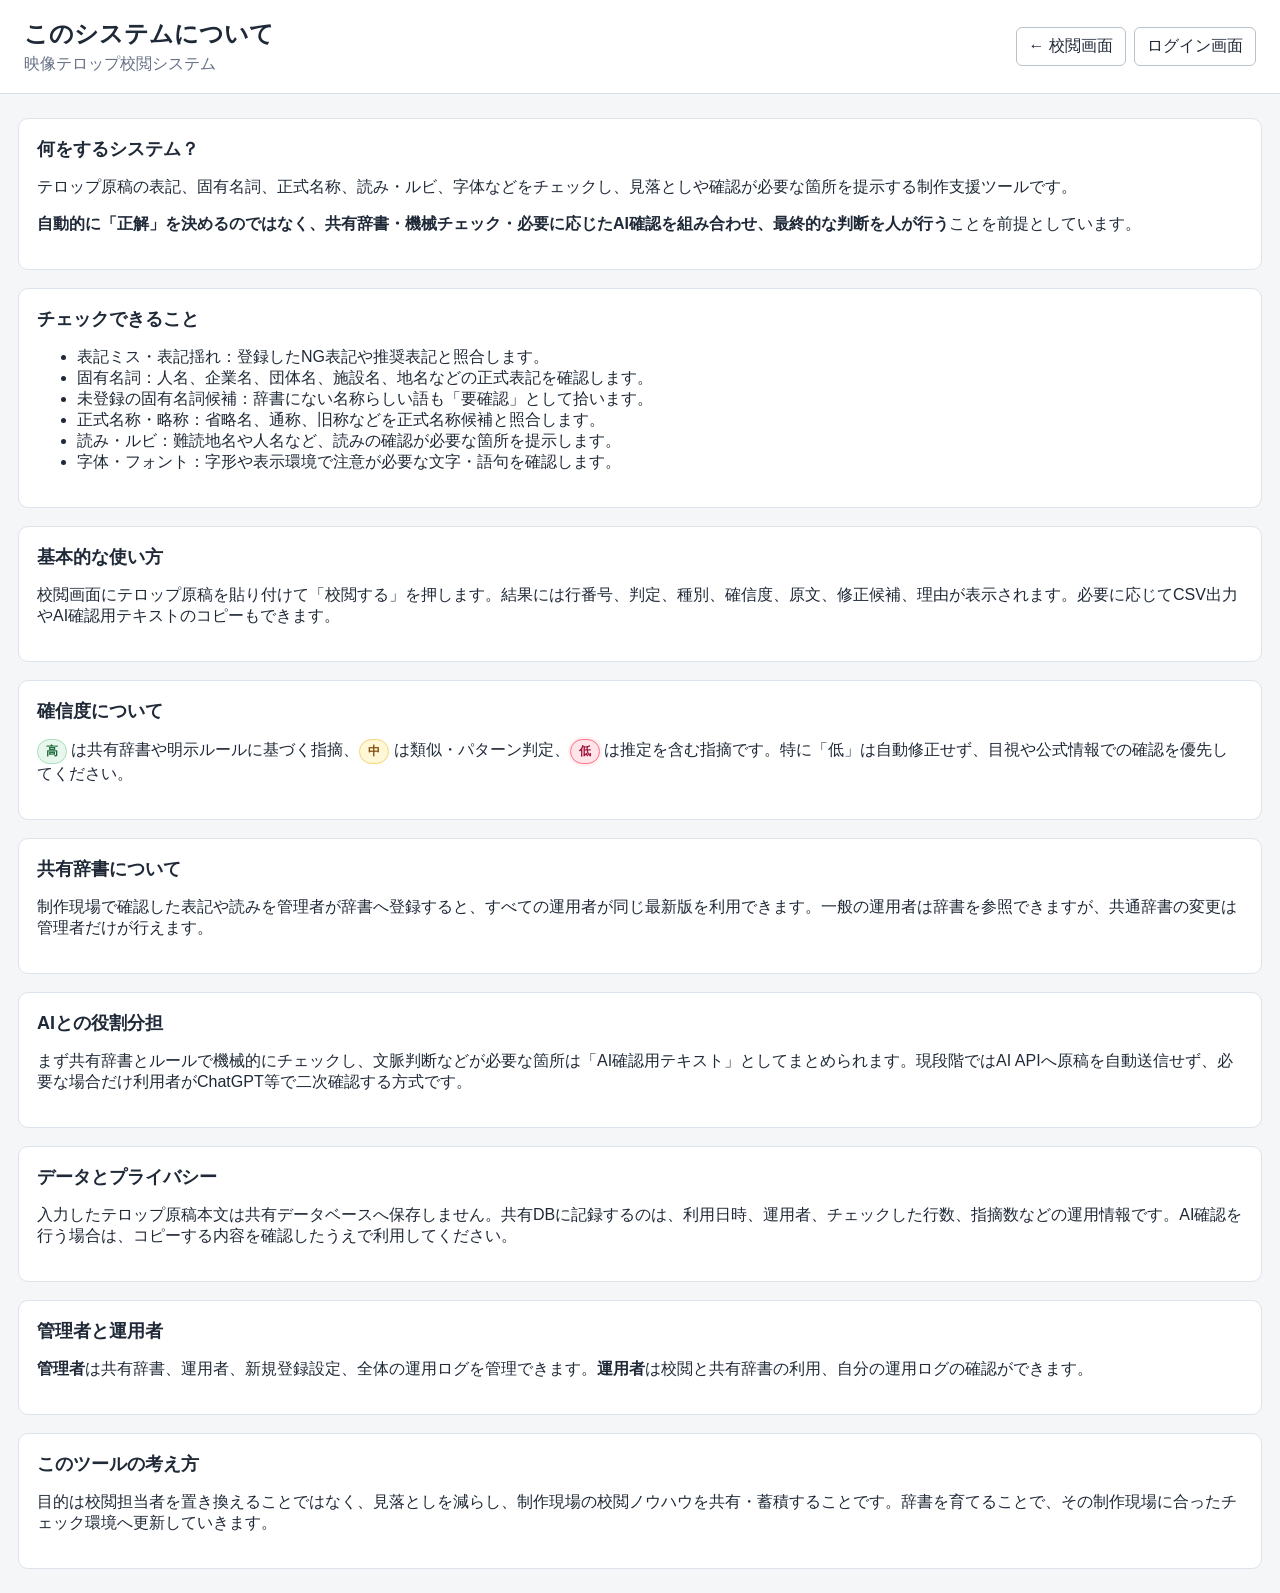
==== about.html @ a26ae4e0 "Add product overview page" ====
<!doctype html>
<html lang="ja">
<head>
  <meta charset="utf-8" />
  <meta name="viewport" content="width=device-width,initial-scale=1" />
  <title>このシステムについて | 映像テロップ校閲システム</title>
  <link rel="stylesheet" href="./src/style.css" />
</head>
<body>
  <header>
    <div>
      <h1>このシステムについて</h1>
      <p>映像テロップ校閲システム</p>
    </div>
    <div class="header-actions">
      <a class="settings-link" href="./index.html">← 校閲画面</a>
      <a class="settings-link" href="./auth.html">ログイン画面</a>
    </div>
  </header>
  <main>
    <section class="panel">
      <h2>何をするシステム？</h2>
      <p>テロップ原稿の表記、固有名詞、正式名称、読み・ルビ、字体などをチェックし、見落としや確認が必要な箇所を提示する制作支援ツールです。</p>
      <p><strong>自動的に「正解」を決めるのではなく、共有辞書・機械チェック・必要に応じたAI確認を組み合わせ、最終的な判断を人が行う</strong>ことを前提としています。</p>
    </section>
    <section class="panel">
      <h2>チェックできること</h2>
      <ul>
        <li>表記ミス・表記揺れ：登録したNG表記や推奨表記と照合します。</li>
        <li>固有名詞：人名、企業名、団体名、施設名、地名などの正式表記を確認します。</li>
        <li>未登録の固有名詞候補：辞書にない名称らしい語も「要確認」として拾います。</li>
        <li>正式名称・略称：省略名、通称、旧称などを正式名称候補と照合します。</li>
        <li>読み・ルビ：難読地名や人名など、読みの確認が必要な箇所を提示します。</li>
        <li>字体・フォント：字形や表示環境で注意が必要な文字・語句を確認します。</li>
      </ul>
    </section>
    <section class="panel">
      <h2>基本的な使い方</h2>
      <p>校閲画面にテロップ原稿を貼り付けて「校閲する」を押します。結果には行番号、判定、種別、確信度、原文、修正候補、理由が表示されます。必要に応じてCSV出力やAI確認用テキストのコピーもできます。</p>
    </section>
    <section class="panel">
      <h2>確信度について</h2>
      <p><b class="confidence-badge confidence-high">高</b> は共有辞書や明示ルールに基づく指摘、<b class="confidence-badge confidence-medium">中</b> は類似・パターン判定、<b class="confidence-badge confidence-low">低</b> は推定を含む指摘です。特に「低」は自動修正せず、目視や公式情報での確認を優先してください。</p>
    </section>
    <section class="panel">
      <h2>共有辞書について</h2>
      <p>制作現場で確認した表記や読みを管理者が辞書へ登録すると、すべての運用者が同じ最新版を利用できます。一般の運用者は辞書を参照できますが、共通辞書の変更は管理者だけが行えます。</p>
    </section>
    <section class="panel">
      <h2>AIとの役割分担</h2>
      <p>まず共有辞書とルールで機械的にチェックし、文脈判断などが必要な箇所は「AI確認用テキスト」としてまとめられます。現段階ではAI APIへ原稿を自動送信せず、必要な場合だけ利用者がChatGPT等で二次確認する方式です。</p>
    </section>
    <section class="panel">
      <h2>データとプライバシー</h2>
      <p>入力したテロップ原稿本文は共有データベースへ保存しません。共有DBに記録するのは、利用日時、運用者、チェックした行数、指摘数などの運用情報です。AI確認を行う場合は、コピーする内容を確認したうえで利用してください。</p>
    </section>
    <section class="panel">
      <h2>管理者と運用者</h2>
      <p><strong>管理者</strong>は共有辞書、運用者、新規登録設定、全体の運用ログを管理できます。<strong>運用者</strong>は校閲と共有辞書の利用、自分の運用ログの確認ができます。</p>
    </section>
    <section class="panel">
      <h2>このツールの考え方</h2>
      <p>目的は校閲担当者を置き換えることではなく、見落としを減らし、制作現場の校閲ノウハウを共有・蓄積することです。辞書を育てることで、その制作現場に合ったチェック環境へ更新していきます。</p>
    </section>
  </main>
</body>
</html>
---- src/style.css ----
:root{
  font-family:-apple-system,BlinkMacSystemFont,"Segoe UI","Hiragino Kaku Gothic ProN","Yu Gothic",sans-serif;
  color:#1f2937;background:#f4f6f8;
}
*{box-sizing:border-box}
body{margin:0}
header{
  background:#fff;border-bottom:1px solid #d8dee6;padding:18px 24px;
  display:flex;gap:24px;justify-content:space-between;align-items:center
}
h1{font-size:24px;margin:0 0 4px}
header p{margin:0;color:#667085}
main{max-width:1280px;margin:24px auto;padding:0 18px}
.panel{background:#fff;border:1px solid #dde3ea;border-radius:10px;padding:18px;margin-bottom:18px}
h2{font-size:18px;margin:0 0 14px}
textarea,input,select{width:100%;border:1px solid #cbd5e1;border-radius:6px;padding:9px;font:inherit;background:#fff}
textarea{resize:vertical}
button,.settings-link{
  border:1px solid #b8c2cc;background:#fff;border-radius:6px;padding:8px 12px;
  cursor:pointer;font:inherit;color:#1f2937
}
button.primary{background:#1d4ed8;color:white;border-color:#1d4ed8}
button:disabled{opacity:.55;cursor:not-allowed}
.settings-link{display:inline-flex;text-decoration:none;align-items:center;justify-content:center;white-space:nowrap}
.actions{display:flex;gap:8px;margin-top:12px;flex-wrap:wrap}
.header-actions{display:flex;gap:8px;align-items:center;flex-wrap:wrap;justify-content:flex-end}
.user-badge{font-size:13px;background:#eef2ff;border:1px solid #c7d2fe;padding:7px 10px;border-radius:999px}
.grid2{display:grid;grid-template-columns:1fr 1fr;gap:24px}
.inline-form{display:grid;grid-template-columns:1fr 1fr auto;gap:8px;margin-bottom:12px}
.inline-form.four-cols{grid-template-columns:1fr 1fr 1.2fr auto}
table{width:100%;border-collapse:collapse;font-size:14px}
th,td{border-bottom:1px solid #e5e7eb;text-align:left;padding:8px;vertical-align:top}
th{background:#f8fafc}
.table-wrap{overflow:auto}
.badge{display:inline-block;border-radius:999px;padding:2px 8px;font-size:12px;font-weight:600}
.badge.ng{background:#fee2e2;color:#991b1b}
.badge.warn{background:#fef3c7;color:#92400e}
.summary{padding:10px;background:#f8fafc;border-radius:6px;margin-bottom:12px}
.hint{color:#667085;font-size:13px}
.small-delete{padding:3px 7px;font-size:12px}
.hidden{display:none!important}
.system-message{padding:10px 12px;margin-bottom:16px;border-radius:7px;background:#eef2ff;border:1px solid #c7d2fe}
.system-message.error{background:#fff1f2;border-color:#fecdd3;color:#9f1239}
.system-message.success{background:#f0fdf4;border-color:#bbf7d0;color:#166534}
.section-title-row{display:flex;justify-content:space-between;gap:12px;align-items:start}
.section-title-row h2{margin-bottom:4px}
.self-mark{font-size:11px;background:#e5e7eb;border-radius:999px;padding:2px 6px}
.confidence-legend{
  display:flex;gap:14px;flex-wrap:wrap;align-items:center;padding:9px 10px;margin:0 0 10px;
  border:1px solid #e5e7eb;border-radius:6px;background:#fff;font-size:12px;color:#475569
}
.confidence-badge{
  display:inline-block;white-space:nowrap;border-radius:999px;padding:3px 8px;
  font-size:12px;font-weight:700;border:1px solid transparent
}
.confidence-badge.confidence-high{background:#e8f7ee;color:#166534;border-color:#a7dfba}
.confidence-badge.confidence-medium{background:#fff7d6;color:#854d0e;border-color:#f2d675}
.confidence-badge.confidence-low{
  background:#ffe4ea;color:#9f1239;border-color:#fb7185;box-shadow:0 0 0 2px rgba(244,63,94,.08)
}
tr.confidence-low td{background:#fff5f7}
tr.confidence-low td:first-child{border-left:4px solid #e11d48}
tr.confidence-medium td{background:#fffdf3}
.summary-count{display:inline-block;margin-left:8px;border-radius:999px;padding:2px 7px;font-size:12px;font-weight:700}
.summary-count.high{background:#e8f7ee;color:#166534}
.summary-count.medium{background:#fff7d6;color:#854d0e}
.summary-count.low{background:#ffe4ea;color:#9f1239}
.low-note{display:block;margin-top:6px;color:#9f1239;font-weight:600}

/* auth */
.auth-page{min-height:100vh;display:grid;place-items:center;padding:20px}
.auth-shell{width:100%;max-width:460px;margin:0;padding:0}
.auth-card h1{font-size:23px}
.auth-card form{display:grid;gap:12px;margin-top:16px}
.auth-card label{display:grid;gap:5px;font-size:13px}
.full{width:100%}
.auth-tabs{display:grid;grid-template-columns:1fr 1fr;gap:6px;margin-top:18px}
.auth-tabs .tab.active{background:#1f2937;color:#fff;border-color:#1f2937}

@media(max-width:800px){
  header{display:block}
  .header-actions{margin-top:12px;justify-content:flex-start}
  .grid2{grid-template-columns:1fr}
  .inline-form,.inline-form.four-cols{grid-template-columns:1fr}
  .section-title-row{display:block}
  .section-title-row button{margin-top:8px}
}

.toggle-row{
  display:flex;
  align-items:center;
  gap:8px;
  font-size:14px;
  white-space:nowrap;
}
.toggle-row input{
  width:auto;
  transform:scale(1.15);
}
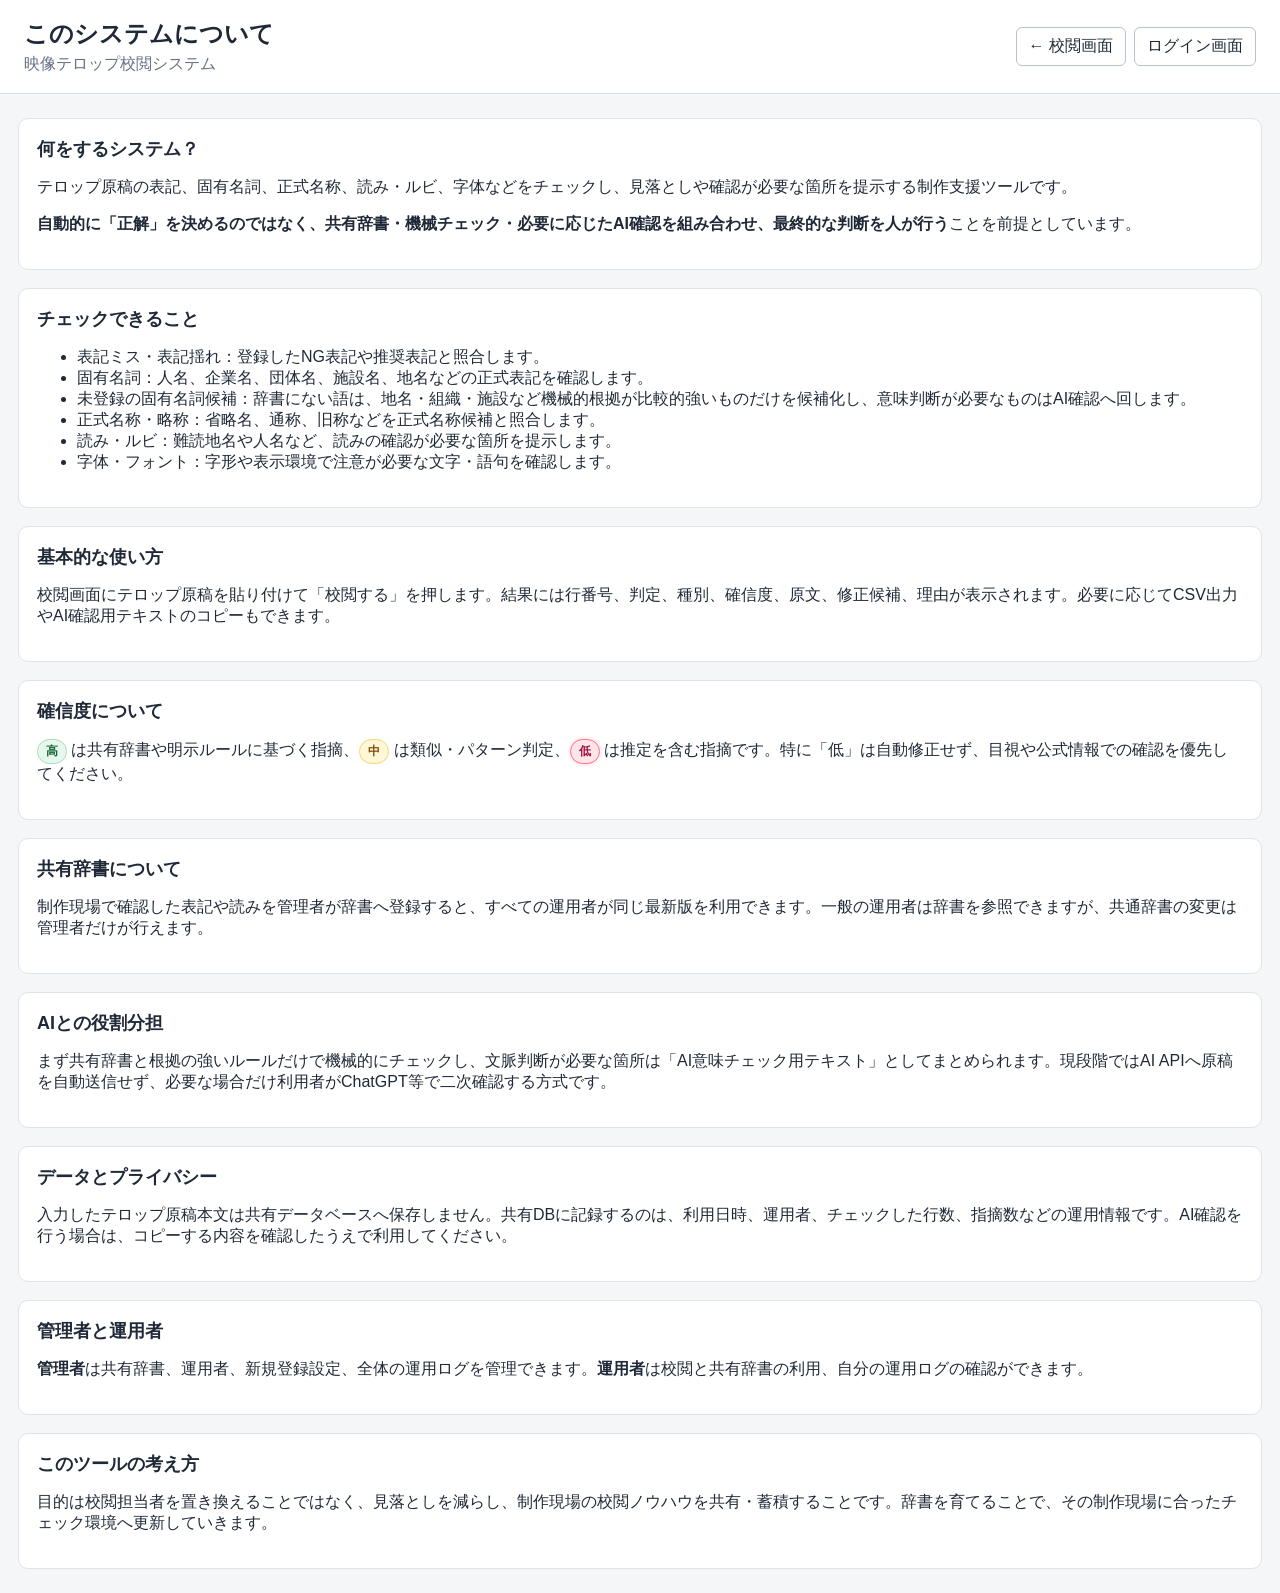
==== commit d4b2a431: "Refresh about.html and bust asset cache" ====
--- a/about.html
+++ b/about.html
@@ -4,7 +4,7 @@
   <meta charset="utf-8" />
   <meta name="viewport" content="width=device-width,initial-scale=1" />
   <title>このシステムについて | 映像テロップ校閲システム</title>
-  <link rel="stylesheet" href="./src/style.css" />
+  <link rel="stylesheet" href="./src/style.css?v=20260918-1153" />
 </head>
 <body>
   <header>
@@ -28,7 +28,7 @@
       <ul>
         <li>表記ミス・表記揺れ：登録したNG表記や推奨表記と照合します。</li>
         <li>固有名詞：人名、企業名、団体名、施設名、地名などの正式表記を確認します。</li>
-        <li>未登録の固有名詞候補：辞書にない名称らしい語も「要確認」として拾います。</li>
+        <li>未登録の固有名詞候補：辞書にない語は、地名・組織・施設など機械的根拠が比較的強いものだけを候補化し、意味判断が必要なものはAI確認へ回します。</li>
         <li>正式名称・略称：省略名、通称、旧称などを正式名称候補と照合します。</li>
         <li>読み・ルビ：難読地名や人名など、読みの確認が必要な箇所を提示します。</li>
         <li>字体・フォント：字形や表示環境で注意が必要な文字・語句を確認します。</li>
@@ -48,7 +48,7 @@
     </section>
     <section class="panel">
       <h2>AIとの役割分担</h2>
-      <p>まず共有辞書とルールで機械的にチェックし、文脈判断などが必要な箇所は「AI確認用テキスト」としてまとめられます。現段階ではAI APIへ原稿を自動送信せず、必要な場合だけ利用者がChatGPT等で二次確認する方式です。</p>
+      <p>まず共有辞書と根拠の強いルールだけで機械的にチェックし、文脈判断が必要な箇所は「AI意味チェック用テキスト」としてまとめられます。現段階ではAI APIへ原稿を自動送信せず、必要な場合だけ利用者がChatGPT等で二次確認する方式です。</p>
     </section>
     <section class="panel">
       <h2>データとプライバシー</h2>
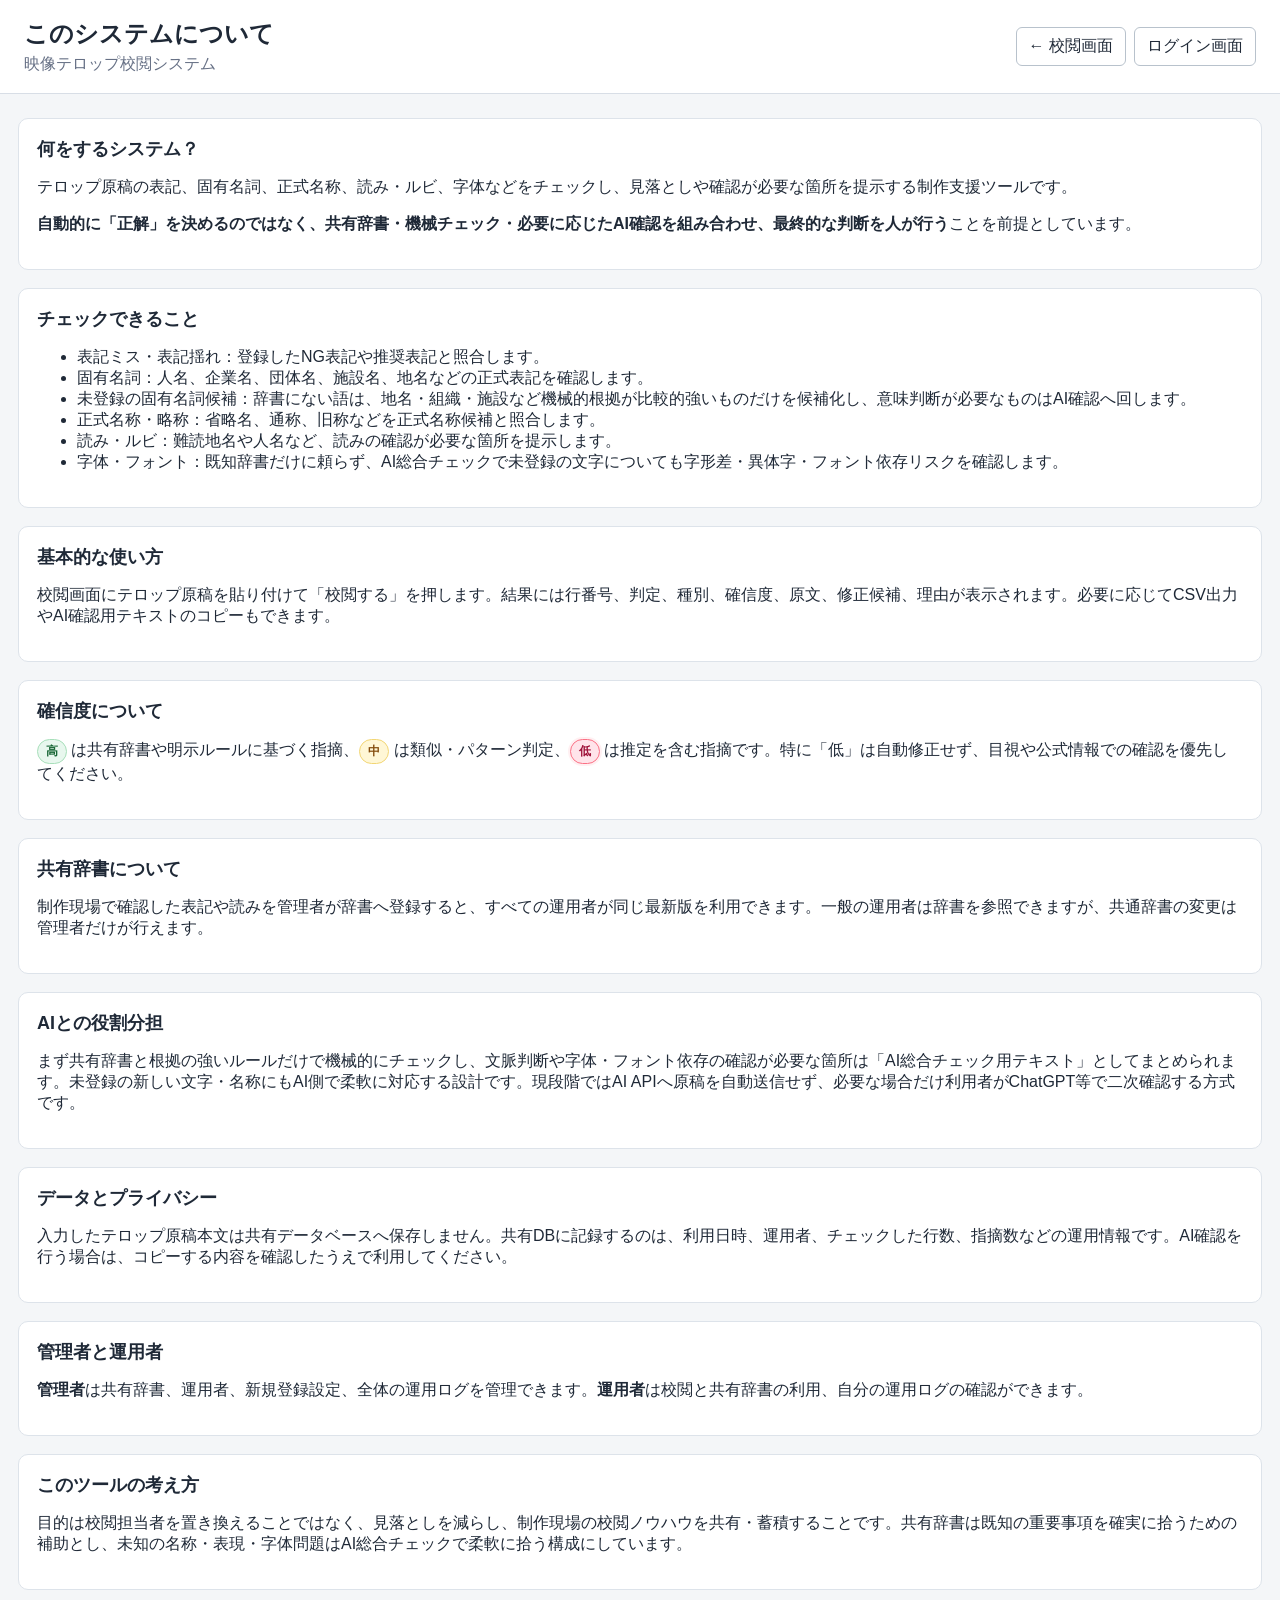
==== commit 60650f36: "Document dynamic font and glyph review" ====
--- a/about.html
+++ b/about.html
@@ -4,7 +4,7 @@
   <meta charset="utf-8" />
   <meta name="viewport" content="width=device-width,initial-scale=1" />
   <title>このシステムについて | 映像テロップ校閲システム</title>
-  <link rel="stylesheet" href="./src/style.css?v=20260918-1153" />
+  <link rel="stylesheet" href="./src/style.css?v=20260918-1237" />
 </head>
 <body>
   <header>
@@ -31,7 +31,7 @@
         <li>未登録の固有名詞候補：辞書にない語は、地名・組織・施設など機械的根拠が比較的強いものだけを候補化し、意味判断が必要なものはAI確認へ回します。</li>
         <li>正式名称・略称：省略名、通称、旧称などを正式名称候補と照合します。</li>
         <li>読み・ルビ：難読地名や人名など、読みの確認が必要な箇所を提示します。</li>
-        <li>字体・フォント：字形や表示環境で注意が必要な文字・語句を確認します。</li>
+        <li>字体・フォント：既知辞書だけに頼らず、AI総合チェックで未登録の文字についても字形差・異体字・フォント依存リスクを確認します。</li>
       </ul>
     </section>
     <section class="panel">
@@ -48,7 +48,7 @@
     </section>
     <section class="panel">
       <h2>AIとの役割分担</h2>
-      <p>まず共有辞書と根拠の強いルールだけで機械的にチェックし、文脈判断が必要な箇所は「AI意味チェック用テキスト」としてまとめられます。現段階ではAI APIへ原稿を自動送信せず、必要な場合だけ利用者がChatGPT等で二次確認する方式です。</p>
+      <p>まず共有辞書と根拠の強いルールだけで機械的にチェックし、文脈判断や字体・フォント依存の確認が必要な箇所は「AI総合チェック用テキスト」としてまとめられます。未登録の新しい文字・名称にもAI側で柔軟に対応する設計です。現段階ではAI APIへ原稿を自動送信せず、必要な場合だけ利用者がChatGPT等で二次確認する方式です。</p>
     </section>
     <section class="panel">
       <h2>データとプライバシー</h2>
@@ -60,7 +60,7 @@
     </section>
     <section class="panel">
       <h2>このツールの考え方</h2>
-      <p>目的は校閲担当者を置き換えることではなく、見落としを減らし、制作現場の校閲ノウハウを共有・蓄積することです。辞書を育てることで、その制作現場に合ったチェック環境へ更新していきます。</p>
+      <p>目的は校閲担当者を置き換えることではなく、見落としを減らし、制作現場の校閲ノウハウを共有・蓄積することです。共有辞書は既知の重要事項を確実に拾うための補助とし、未知の名称・表現・字体問題はAI総合チェックで柔軟に拾う構成にしています。</p>
     </section>
   </main>
 </body>
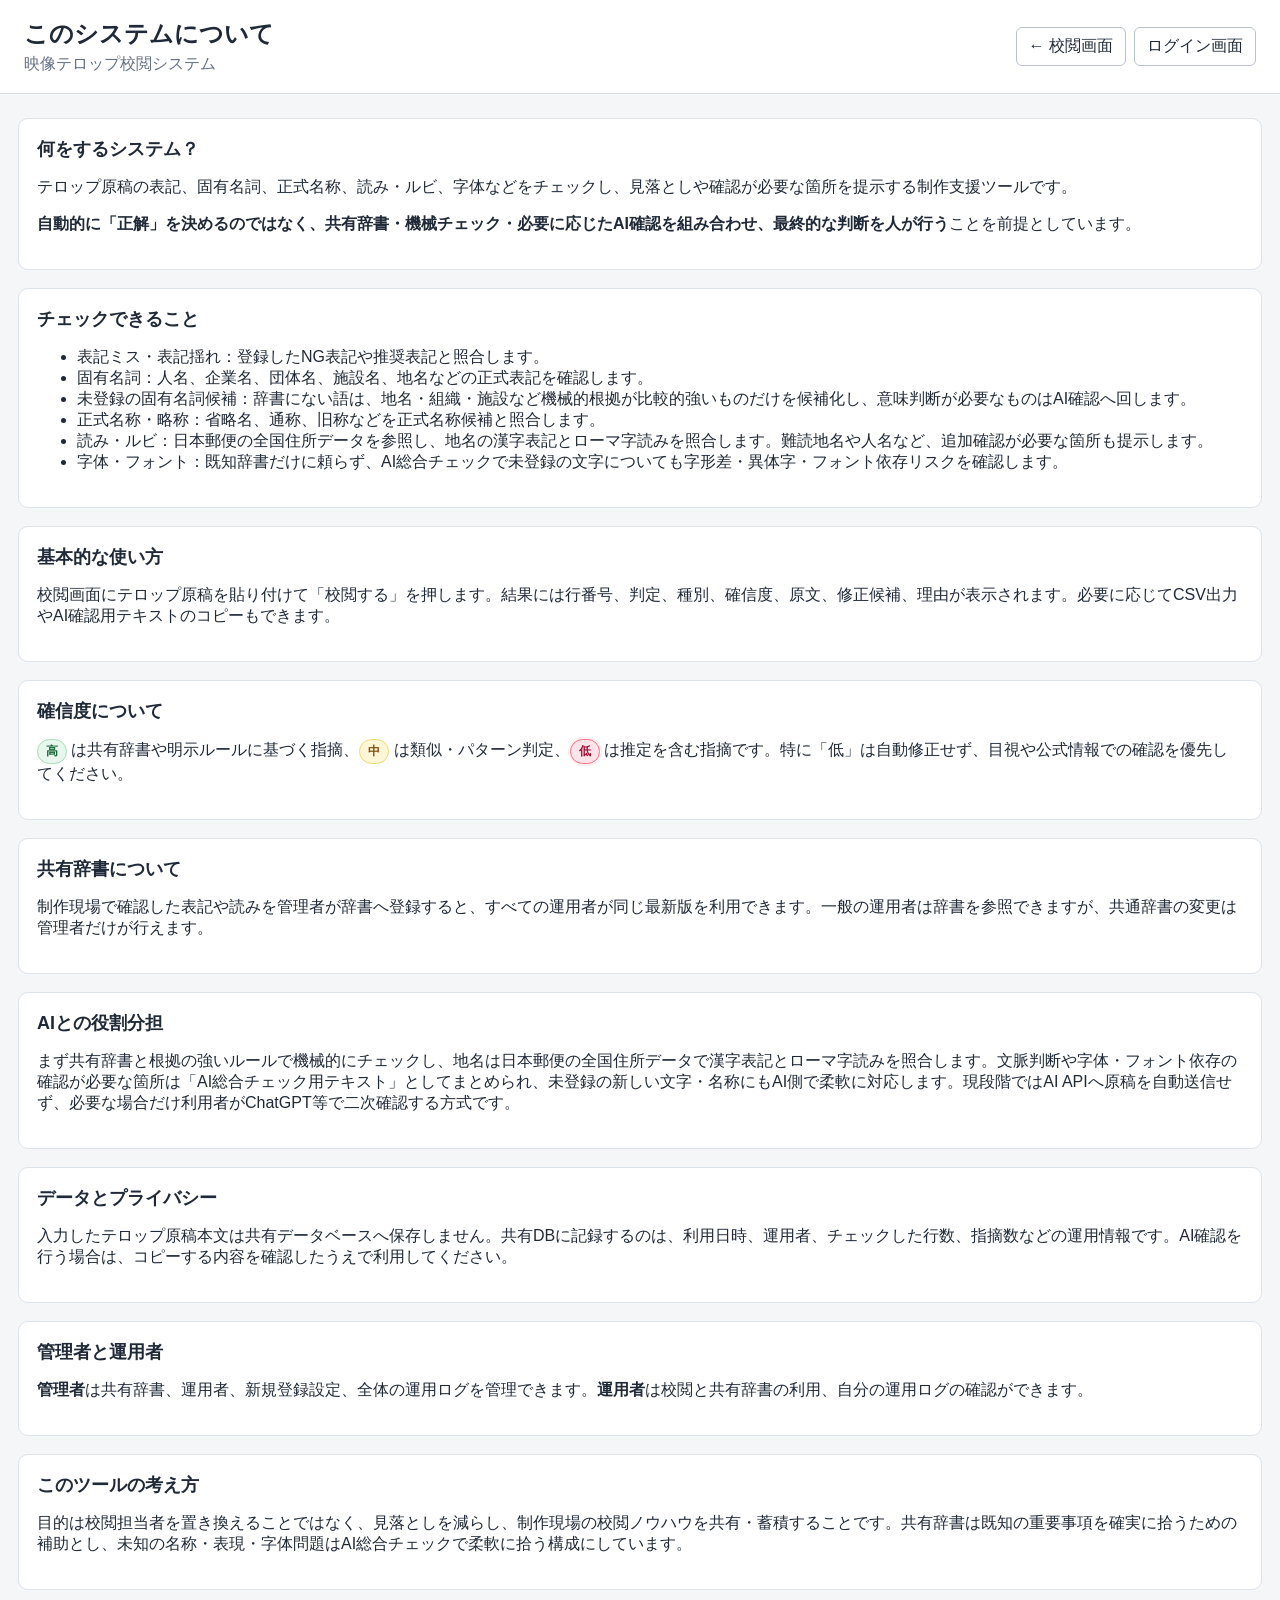
==== commit b69547b2: "Document Japan Post place reading integration" ====
--- a/about.html
+++ b/about.html
@@ -4,7 +4,7 @@
   <meta charset="utf-8" />
   <meta name="viewport" content="width=device-width,initial-scale=1" />
   <title>このシステムについて | 映像テロップ校閲システム</title>
-  <link rel="stylesheet" href="./src/style.css?v=20260918-1237" />
+  <link rel="stylesheet" href="./src/style.css?v=20260918-1457" />
 </head>
 <body>
   <header>
@@ -30,7 +30,7 @@
         <li>固有名詞：人名、企業名、団体名、施設名、地名などの正式表記を確認します。</li>
         <li>未登録の固有名詞候補：辞書にない語は、地名・組織・施設など機械的根拠が比較的強いものだけを候補化し、意味判断が必要なものはAI確認へ回します。</li>
         <li>正式名称・略称：省略名、通称、旧称などを正式名称候補と照合します。</li>
-        <li>読み・ルビ：難読地名や人名など、読みの確認が必要な箇所を提示します。</li>
+        <li>読み・ルビ：日本郵便の全国住所データを参照し、地名の漢字表記とローマ字読みを照合します。難読地名や人名など、追加確認が必要な箇所も提示します。</li>
         <li>字体・フォント：既知辞書だけに頼らず、AI総合チェックで未登録の文字についても字形差・異体字・フォント依存リスクを確認します。</li>
       </ul>
     </section>
@@ -48,7 +48,7 @@
     </section>
     <section class="panel">
       <h2>AIとの役割分担</h2>
-      <p>まず共有辞書と根拠の強いルールだけで機械的にチェックし、文脈判断や字体・フォント依存の確認が必要な箇所は「AI総合チェック用テキスト」としてまとめられます。未登録の新しい文字・名称にもAI側で柔軟に対応する設計です。現段階ではAI APIへ原稿を自動送信せず、必要な場合だけ利用者がChatGPT等で二次確認する方式です。</p>
+      <p>まず共有辞書と根拠の強いルールで機械的にチェックし、地名は日本郵便の全国住所データで漢字表記とローマ字読みを照合します。文脈判断や字体・フォント依存の確認が必要な箇所は「AI総合チェック用テキスト」としてまとめられ、未登録の新しい文字・名称にもAI側で柔軟に対応します。現段階ではAI APIへ原稿を自動送信せず、必要な場合だけ利用者がChatGPT等で二次確認する方式です。</p>
     </section>
     <section class="panel">
       <h2>データとプライバシー</h2>
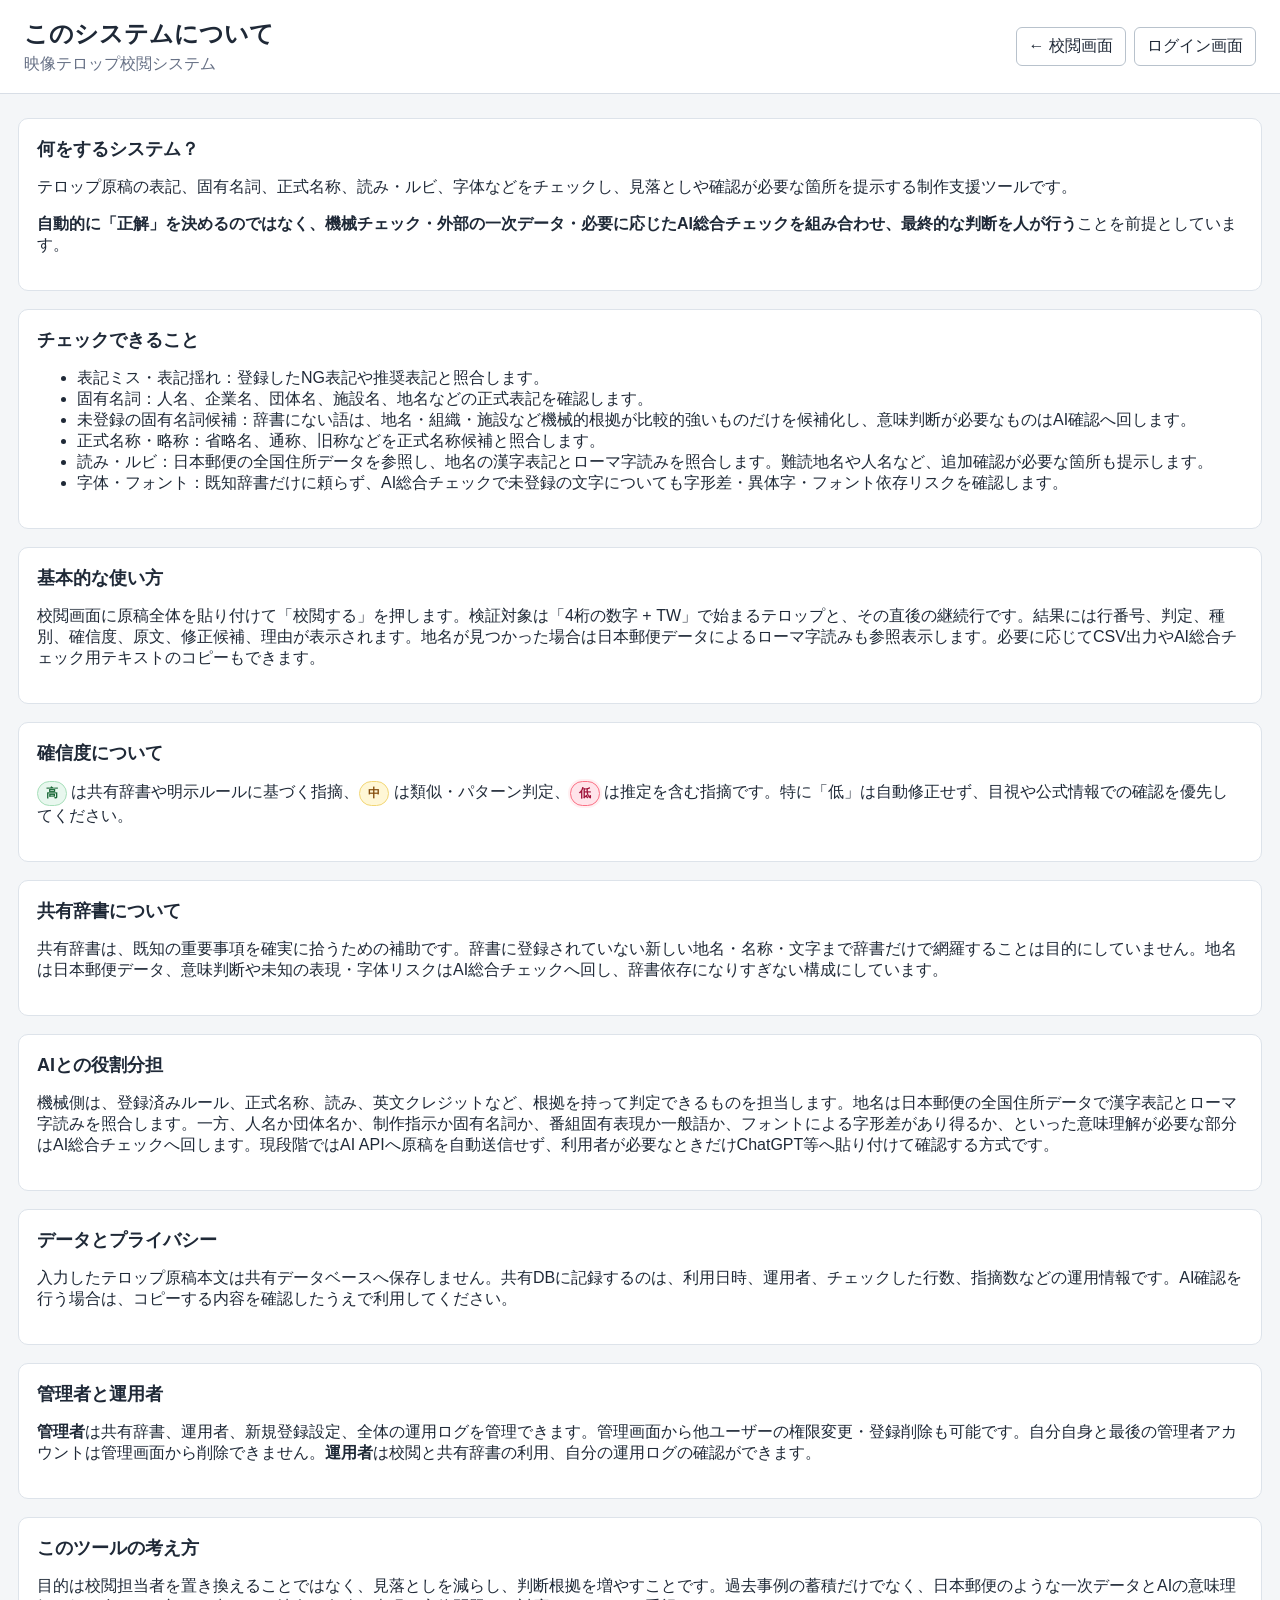
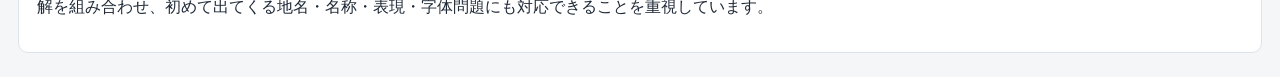
==== commit e9dcb28c: "Refresh system overview for current architecture" ====
--- a/about.html
+++ b/about.html
@@ -4,7 +4,7 @@
   <meta charset="utf-8" />
   <meta name="viewport" content="width=device-width,initial-scale=1" />
   <title>このシステムについて | 映像テロップ校閲システム</title>
-  <link rel="stylesheet" href="./src/style.css?v=20260918-1457" />
+  <link rel="stylesheet" href="./src/style.css?v=20260918-1517" />
 </head>
 <body>
   <header>
@@ -21,7 +21,7 @@
     <section class="panel">
       <h2>何をするシステム？</h2>
       <p>テロップ原稿の表記、固有名詞、正式名称、読み・ルビ、字体などをチェックし、見落としや確認が必要な箇所を提示する制作支援ツールです。</p>
-      <p><strong>自動的に「正解」を決めるのではなく、共有辞書・機械チェック・必要に応じたAI確認を組み合わせ、最終的な判断を人が行う</strong>ことを前提としています。</p>
+      <p><strong>自動的に「正解」を決めるのではなく、機械チェック・外部の一次データ・必要に応じたAI総合チェックを組み合わせ、最終的な判断を人が行う</strong>ことを前提としています。</p>
     </section>
     <section class="panel">
       <h2>チェックできること</h2>
@@ -36,7 +36,7 @@
     </section>
     <section class="panel">
       <h2>基本的な使い方</h2>
-      <p>校閲画面にテロップ原稿を貼り付けて「校閲する」を押します。結果には行番号、判定、種別、確信度、原文、修正候補、理由が表示されます。必要に応じてCSV出力やAI確認用テキストのコピーもできます。</p>
+      <p>校閲画面に原稿全体を貼り付けて「校閲する」を押します。検証対象は「4桁の数字 + TW」で始まるテロップと、その直後の継続行です。結果には行番号、判定、種別、確信度、原文、修正候補、理由が表示されます。地名が見つかった場合は日本郵便データによるローマ字読みも参照表示します。必要に応じてCSV出力やAI総合チェック用テキストのコピーもできます。</p>
     </section>
     <section class="panel">
       <h2>確信度について</h2>
@@ -44,11 +44,11 @@
     </section>
     <section class="panel">
       <h2>共有辞書について</h2>
-      <p>制作現場で確認した表記や読みを管理者が辞書へ登録すると、すべての運用者が同じ最新版を利用できます。一般の運用者は辞書を参照できますが、共通辞書の変更は管理者だけが行えます。</p>
+      <p>共有辞書は、既知の重要事項を確実に拾うための補助です。辞書に登録されていない新しい地名・名称・文字まで辞書だけで網羅することは目的にしていません。地名は日本郵便データ、意味判断や未知の表現・字体リスクはAI総合チェックへ回し、辞書依存になりすぎない構成にしています。</p>
     </section>
     <section class="panel">
       <h2>AIとの役割分担</h2>
-      <p>まず共有辞書と根拠の強いルールで機械的にチェックし、地名は日本郵便の全国住所データで漢字表記とローマ字読みを照合します。文脈判断や字体・フォント依存の確認が必要な箇所は「AI総合チェック用テキスト」としてまとめられ、未登録の新しい文字・名称にもAI側で柔軟に対応します。現段階ではAI APIへ原稿を自動送信せず、必要な場合だけ利用者がChatGPT等で二次確認する方式です。</p>
+      <p>機械側は、登録済みルール、正式名称、読み、英文クレジットなど、根拠を持って判定できるものを担当します。地名は日本郵便の全国住所データで漢字表記とローマ字読みを照合します。一方、人名か団体名か、制作指示か固有名詞か、番組固有表現か一般語か、フォントによる字形差があり得るか、といった意味理解が必要な部分はAI総合チェックへ回します。現段階ではAI APIへ原稿を自動送信せず、利用者が必要なときだけChatGPT等へ貼り付けて確認する方式です。</p>
     </section>
     <section class="panel">
       <h2>データとプライバシー</h2>
@@ -56,11 +56,11 @@
     </section>
     <section class="panel">
       <h2>管理者と運用者</h2>
-      <p><strong>管理者</strong>は共有辞書、運用者、新規登録設定、全体の運用ログを管理できます。<strong>運用者</strong>は校閲と共有辞書の利用、自分の運用ログの確認ができます。</p>
+      <p><strong>管理者</strong>は共有辞書、運用者、新規登録設定、全体の運用ログを管理できます。管理画面から他ユーザーの権限変更・登録削除も可能です。自分自身と最後の管理者アカウントは管理画面から削除できません。<strong>運用者</strong>は校閲と共有辞書の利用、自分の運用ログの確認ができます。</p>
     </section>
     <section class="panel">
       <h2>このツールの考え方</h2>
-      <p>目的は校閲担当者を置き換えることではなく、見落としを減らし、制作現場の校閲ノウハウを共有・蓄積することです。共有辞書は既知の重要事項を確実に拾うための補助とし、未知の名称・表現・字体問題はAI総合チェックで柔軟に拾う構成にしています。</p>
+      <p>目的は校閲担当者を置き換えることではなく、見落としを減らし、判断根拠を増やすことです。過去事例の蓄積だけでなく、日本郵便のような一次データとAIの意味理解を組み合わせ、初めて出てくる地名・名称・表現・字体問題にも対応できることを重視しています。</p>
     </section>
   </main>
 </body>
--- a/src/style.css
+++ b/src/style.css
@@ -35,6 +35,7 @@
 .badge{display:inline-block;border-radius:999px;padding:2px 8px;font-size:12px;font-weight:600}
 .badge.ng{background:#fee2e2;color:#991b1b}
 .badge.warn{background:#fef3c7;color:#92400e}
+.badge.info{background:#e0f2fe;color:#075985}
 .summary{padding:10px;background:#f8fafc;border-radius:6px;margin-bottom:12px}
 .hint{color:#667085;font-size:13px}
 .small-delete{padding:3px 7px;font-size:12px}
@@ -65,6 +66,7 @@
 .summary-count.high{background:#e8f7ee;color:#166534}
 .summary-count.medium{background:#fff7d6;color:#854d0e}
 .summary-count.low{background:#ffe4ea;color:#9f1239}
+.summary-count.reference{background:#e0f2fe;color:#075985}
 .low-note{display:block;margin-top:6px;color:#9f1239;font-weight:600}
 
 /* auth */
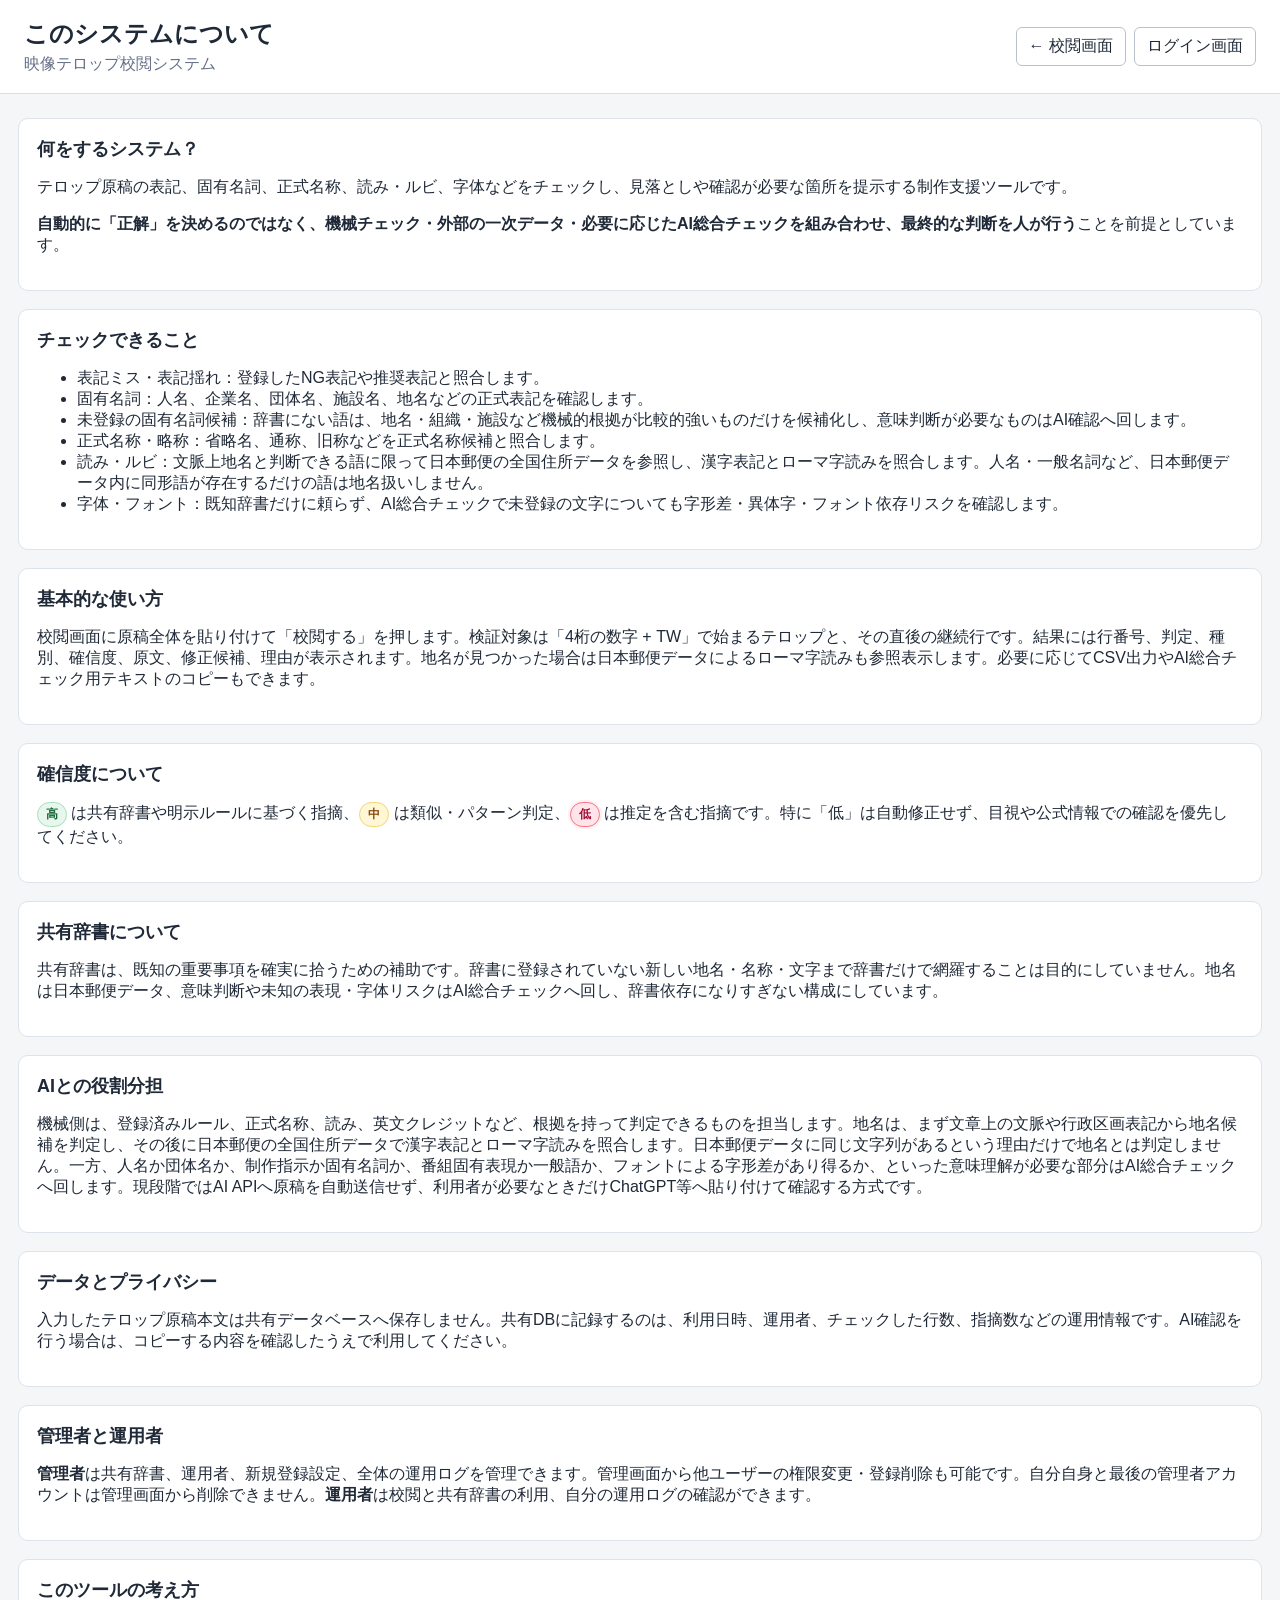
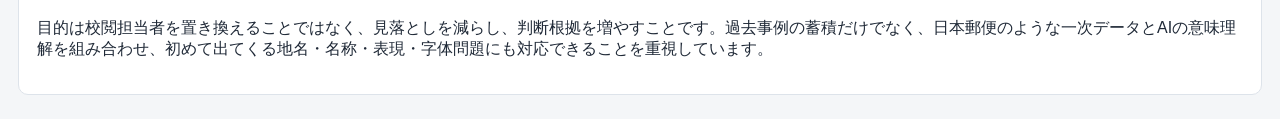
==== commit 1652a267: "Document conservative place-name matching" ====
--- a/about.html
+++ b/about.html
@@ -4,7 +4,7 @@
   <meta charset="utf-8" />
   <meta name="viewport" content="width=device-width,initial-scale=1" />
   <title>このシステムについて | 映像テロップ校閲システム</title>
-  <link rel="stylesheet" href="./src/style.css?v=20260918-1517" />
+  <link rel="stylesheet" href="./src/style.css?v=20260923-1053" />
 </head>
 <body>
   <header>
@@ -30,7 +30,7 @@
         <li>固有名詞：人名、企業名、団体名、施設名、地名などの正式表記を確認します。</li>
         <li>未登録の固有名詞候補：辞書にない語は、地名・組織・施設など機械的根拠が比較的強いものだけを候補化し、意味判断が必要なものはAI確認へ回します。</li>
         <li>正式名称・略称：省略名、通称、旧称などを正式名称候補と照合します。</li>
-        <li>読み・ルビ：日本郵便の全国住所データを参照し、地名の漢字表記とローマ字読みを照合します。難読地名や人名など、追加確認が必要な箇所も提示します。</li>
+        <li>読み・ルビ：文脈上地名と判断できる語に限って日本郵便の全国住所データを参照し、漢字表記とローマ字読みを照合します。人名・一般名詞など、日本郵便データ内に同形語が存在するだけの語は地名扱いしません。</li>
         <li>字体・フォント：既知辞書だけに頼らず、AI総合チェックで未登録の文字についても字形差・異体字・フォント依存リスクを確認します。</li>
       </ul>
     </section>
@@ -48,7 +48,7 @@
     </section>
     <section class="panel">
       <h2>AIとの役割分担</h2>
-      <p>機械側は、登録済みルール、正式名称、読み、英文クレジットなど、根拠を持って判定できるものを担当します。地名は日本郵便の全国住所データで漢字表記とローマ字読みを照合します。一方、人名か団体名か、制作指示か固有名詞か、番組固有表現か一般語か、フォントによる字形差があり得るか、といった意味理解が必要な部分はAI総合チェックへ回します。現段階ではAI APIへ原稿を自動送信せず、利用者が必要なときだけChatGPT等へ貼り付けて確認する方式です。</p>
+      <p>機械側は、登録済みルール、正式名称、読み、英文クレジットなど、根拠を持って判定できるものを担当します。地名は、まず文章上の文脈や行政区画表記から地名候補を判定し、その後に日本郵便の全国住所データで漢字表記とローマ字読みを照合します。日本郵便データに同じ文字列があるという理由だけで地名とは判定しません。一方、人名か団体名か、制作指示か固有名詞か、番組固有表現か一般語か、フォントによる字形差があり得るか、といった意味理解が必要な部分はAI総合チェックへ回します。現段階ではAI APIへ原稿を自動送信せず、利用者が必要なときだけChatGPT等へ貼り付けて確認する方式です。</p>
     </section>
     <section class="panel">
       <h2>データとプライバシー</h2>
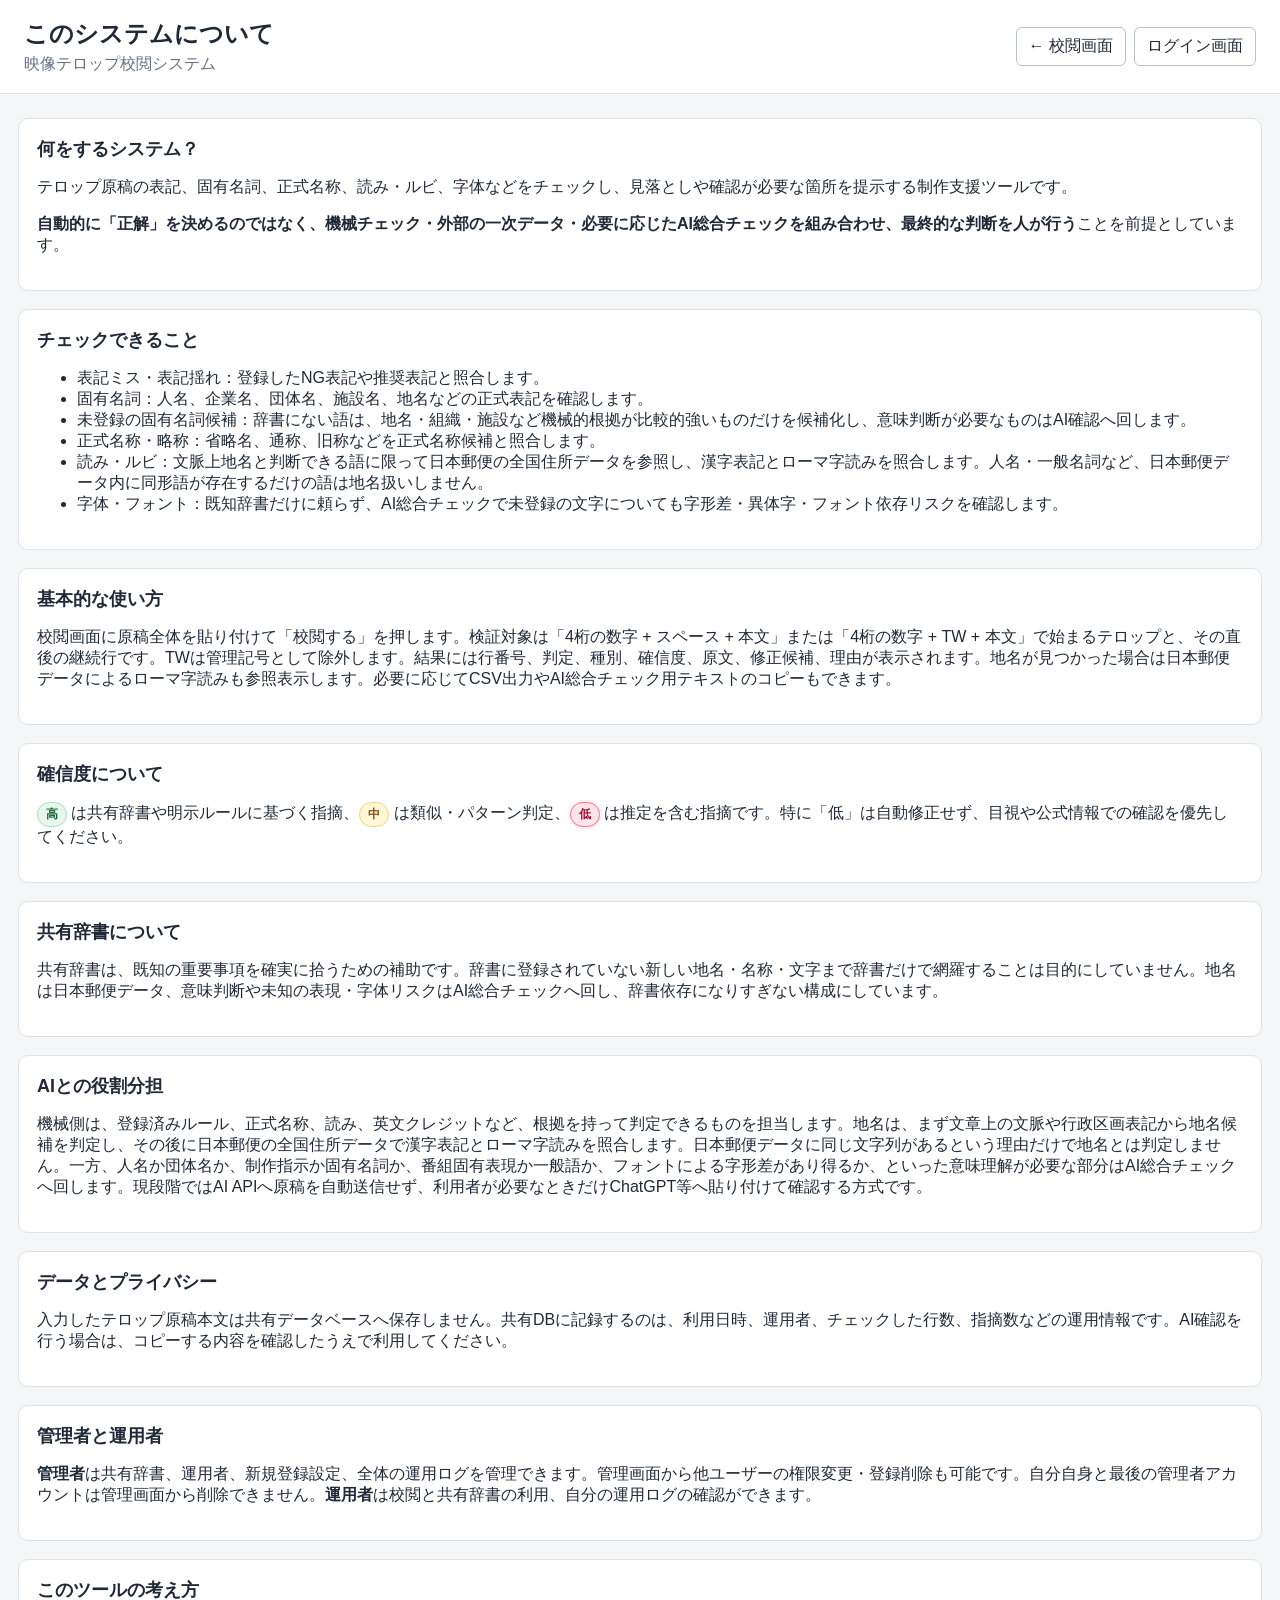
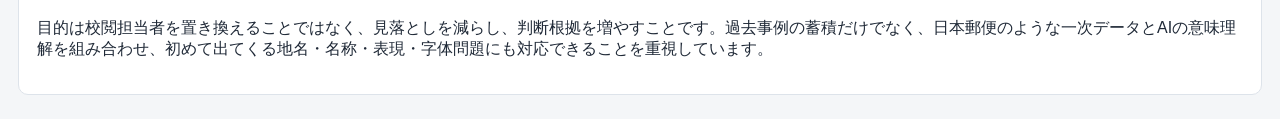
==== commit 58de713c: "Expand proofreading to all four-digit numbered text lines" ====
--- a/about.html
+++ b/about.html
@@ -4,7 +4,7 @@
   <meta charset="utf-8" />
   <meta name="viewport" content="width=device-width,initial-scale=1" />
   <title>このシステムについて | 映像テロップ校閲システム</title>
-  <link rel="stylesheet" href="./src/style.css?v=20260923-1053" />
+  <link rel="stylesheet" href="./src/style.css?v=20260928-1113" />
 </head>
 <body>
   <header>
@@ -36,7 +36,7 @@
     </section>
     <section class="panel">
       <h2>基本的な使い方</h2>
-      <p>校閲画面に原稿全体を貼り付けて「校閲する」を押します。検証対象は「4桁の数字 + TW」で始まるテロップと、その直後の継続行です。結果には行番号、判定、種別、確信度、原文、修正候補、理由が表示されます。地名が見つかった場合は日本郵便データによるローマ字読みも参照表示します。必要に応じてCSV出力やAI総合チェック用テキストのコピーもできます。</p>
+      <p>校閲画面に原稿全体を貼り付けて「校閲する」を押します。検証対象は「4桁の数字 + スペース + 本文」または「4桁の数字 + TW + 本文」で始まるテロップと、その直後の継続行です。TWは管理記号として除外します。結果には行番号、判定、種別、確信度、原文、修正候補、理由が表示されます。地名が見つかった場合は日本郵便データによるローマ字読みも参照表示します。必要に応じてCSV出力やAI総合チェック用テキストのコピーもできます。</p>
     </section>
     <section class="panel">
       <h2>確信度について</h2>
